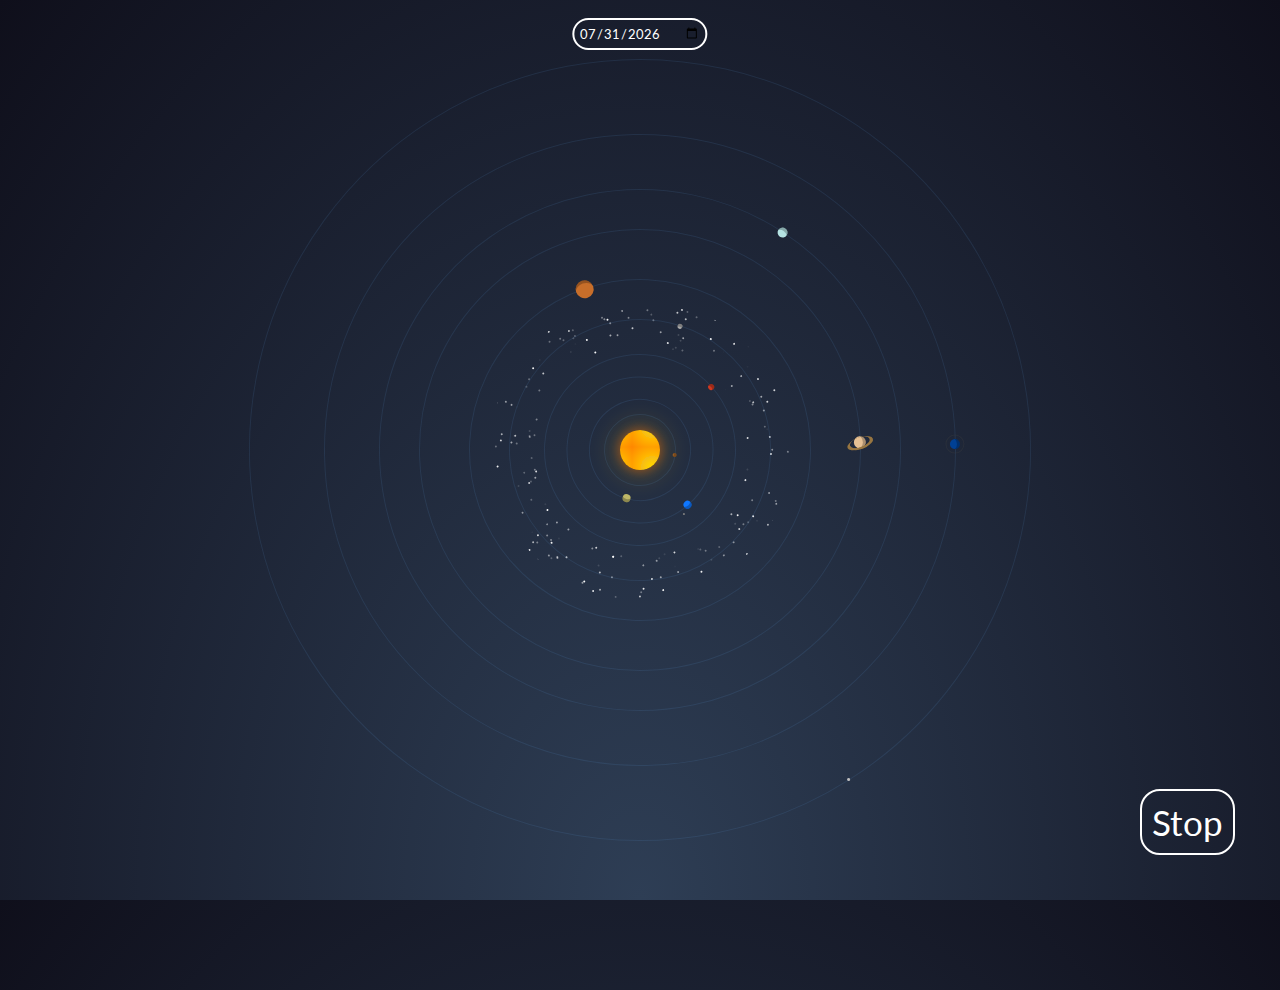
==== index.html @ 3baeeca7 "Add files via upload" ====
<!DOCTYPE html>
<html lang="en">
  <head>
    <meta charset="UTF-8" />
    <meta http-equiv="X-UA-Compatible" content="IE=edge" />
    <meta name="viewport" content="width=device-width, initial-scale=1.0" />
    <title>Solar System</title>
    <link rel="stylesheet" href="style.css" />
    <link rel="stylesheet" href="additionalstyles.css" />
  </head>
  <body>
    <div class="space">
      <div class="solar">
        <div class="date">
          <input type="date" class="datecalender" />
        </div>
        <div class="sun"></div>
        <div class="mercury"></div>
        <div class="venus"></div>
        <div class="earth"></div>
        <div class="mars"></div>
        <div class="ceres"></div>
        <div class="asteroids-belt"></div>
        <div class="jupiter"></div>
        <div class="saturn"></div>
        <div class="uranus"></div>
        <div class="neptune"></div>
        <div class="pluto"></div>
      </div>
      <div class="startstop">
        <button class="startstopbutton">Stop</button>
      </div>
    </div>
  </body>
  <script src="script.js"></script>
  <script src="startstop.js"></script>
</html>
---- style.css ----
@import url("https://fonts.googleapis.com/css2?family=Armata&display=swap");
/* font-family: 'Armata', sans-serif; */

@import url("https://fonts.googleapis.com/css2?family=Berkshire+Swash&display=swap");
/* font-family: 'Berkshire Swash', cursive; */

@import url("https://fonts.googleapis.com/css2?family=Lato:wght@100;300;400;700;900&display=swap");
/* font-family: 'Lato', sans-serif; */

@import url("https://fonts.googleapis.com/css2?family=Montserrat:wght@100;200;300;400;500;600;700;800;900&display=swap");
/* font-family: 'Montserrat', sans-serif; */

@import url("https://fonts.googleapis.com/css2?family=Roboto:wght@100;300;400;500;700;900&display=swap");
/* font-family: 'Roboto', sans-serif; */

@import url("https://fonts.googleapis.com/css2?family=Poppins:wght@100;200;300;400;500;600;700;800;900&display=swap");
/* font-family: 'Poppins', sans-serif; */

@import url("https://fonts.googleapis.com/css2?family=Raleway:wght@100;200;300;400;500;600;700;800;900&display=swap");
/* font-family: 'Raleway', sans-serif; */

:root {
  --day-counter: 0;
  --mercury-deg: -241.36deg;
  --venus-deg: -79.6deg;
  --earth-deg: -195deg;
  --moon-deg: 0deg;
  --mars-deg: -60deg;
  --ceres-deg: -305deg;
  --belt-deg: 0deg;
  --jupiter-deg: -225deg;
  --saturn-deg: -210deg;
  --uranus-deg: -305deg;
  --neptune-deg: -260deg;
  --pluto-deg: -205deg;
}
* {
  padding: 0;
  margin: 0;
  font-family: "Lato", sans-serif;
}
body {
  background: #191919;
  height: 100vh;
  width: 100vw;
  overflow-y: hidden;
  overflow-x: hidden;
  background: radial-gradient(ellipse at bottom, #2e3e55 0, #0f0f1b 100%);
}
.solar {
  height: 100%;
  width: 100%;
}
.solar div:not(.date) {
  position: absolute;
  top: 50%;
  left: 50%;
  border-radius: 1000px;
}
.solar div:not(.sun, .date) {
  border: 1px solid rgba(102, 166, 229, 0.12);
  border-radius: 100%;
}
.solar div:not(.sun, .asteroids-belt, .date)::before {
  content: "";
  border-radius: 100%;
  position: absolute;
  top: 0;
  left: 50%;
  transform: translate(-50%, -50%);
}
.solar div:not(.date, .asteroids-belt):before {
  box-shadow: inset 0 5px 0 -2px rgb(0 0 0 / 25%);
}
.sun {
  background: radial-gradient(
      ellipse at center,
      #ffd000 10%,
      #f5bb19 39%,
      #ffbb00 39%,
      #ff8700 100%
    ) -28px -103px;
  box-shadow: 0 0 10px 2px rgb(255 107 0 / 40%),
    0 0 22px 11px rgb(255 203 0 / 13%);
  height: 40px;
  width: 40px;
  position: absolute;
  top: 50%;
  left: 50%;
  transform: translate(-50%, -50%);
  z-index: 1000;
  border-radius: 100%;
}
.mercury {
  height: 70px;
  width: 70px;
  z-index: 990;
  transform: translate(-50%, -50%)
    rotate(calc((var(--mercury-deg) - var(--day-counter) * (360deg / 88))));
  transition: ease;
}
.mercury::before {
  display: block;
  height: 4px;
  width: 4px;
  background-color: #9f5e26;
}
.venus {
  height: 100px;
  width: 100px;
  z-index: 980;
  transform: translate(-50%, -50%)
    rotate(calc((var(--venus-deg) - var(--day-counter) * (360deg / 225))));
}
.venus::before {
  display: block;
  height: 8px;
  width: 8px;
  background: #beb768;
}
.earth {
  height: 145px;
  width: 145px;
  z-index: 970;
  transform: translate(-50%, -50%)
    rotate(calc((var(--earth-deg) - var(--day-counter) * (360deg / 365.25))));
}
.earth::before {
  display: block;
  height: 8px;
  width: 8px;
  background: #0f77ff;
}
.earth::after {
  content: "";
  display: block;
  height: 18px;
  width: 18px;
  position: absolute;
  top: 0;
  left: 50%;
  transform: translate(-50%, -50%)
    rotate(calc(var(--day-counter) * 360deg / 27.32 * (-1)));
  box-shadow: 0 -10px 0 -8px grey;
  border-radius: 100%;
}
.mars {
  height: 190px;
  width: 190px;
  z-index: 960;
  transform: translate(-50%, -50%)
    rotate(calc((var(--mars-deg) - var(--day-counter) * (360deg / 686.67))));
}
.mars::before {
  height: 6px;
  width: 6px;
  background: #cf3921;
}
.ceres {
  height: 260px;
  width: 260px;
  z-index: 955;
  transform: translate(-50%, -50%)
    rotate(calc((var(--ceres-deg) - var(--day-counter) * (360deg / 1680))));
}
.ceres::before {
  display: block;
  height: 5px;
  width: 5px;
  background-color: #aaaaaa;
}
.asteroids-belt {
  height: 300px;
  width: 300px;
  border-color: transparent !important;
  overflow: hidden;
  z-index: 950;
  transform: translate(-50%, -50%)
    rotate(calc((var(--belt-deg) - var(--day-counter) * (360deg / 1800))));
}
.asteroids-belt::before {
  content: "";
  height: 210px;
  width: 210px;
  border-radius: 140px !important;
  position: absolute;
  top: 50%;
  left: 50%;
  transform: translate(-50%, -50%);
  box-shadow: 33px -53px 0 -104px rgb(255 255 255 / 28%),
    5px -17px 0 -104px rgb(255 255 255 / 49%),
    113px -54px 0 -104px rgb(255 255 255 / 59%),
    -134px -73px 0 -104px rgb(255 255 255 / 66%),
    101px 70px 0 -104px rgb(255 255 255 / 39%),
    -51px -90px 0 -104px rgb(255 255 255 / 20%),
    8px -140px 0 -104px rgb(255 255 255 / 52%),
    -120px 139px 0 -104px rgb(255 255 255 / 22%),
    85px 143px 0 -104px rgb(255 255 255 / 12%),
    -80px -42px 0 -104px rgb(255 255 255 / 4%),
    -106px 2px 0 -104px rgb(255 255 255 / 83%),
    -37px -40px 0 -104px rgb(255 255 255 / 88%),
    61px 15px 0 -104px rgb(255 255 255 / 15%),
    -6px -130px 0 -104px rgb(255 255 255 / 45%),
    -50px -109px 0 -104px rgb(255 255 255 / 9%),
    -62px 106px 0 -104px rgb(255 255 255 / 14%),
    139px -103px 0 -104px rgb(255 255 255 / 36%),
    -61px 88px 0 -104px rgb(255 255 255 / 78%),
    -34px -76px 0 -104px rgb(255 255 255 / 31%),
    -18px 114px 0 -104px rgb(255 255 255 / 49%),
    64px 62px 0 -104px rgb(255 255 255 / 43%),
    84px 82px 0 -104px rgb(255 255 255 / 94%),
    -92px 92px 0 -104px rgb(255 255 255 / 71%),
    1px 90px 0 -104px rgb(255 255 255 / 69%),
    -64px -26px 0 -104px rgb(255 255 255 / 25%),
    124px 101px 0 -104px rgb(255 255 255 / 1%),
    -37px -55px 0 -104px rgb(255 255 255 / 56%),
    -61px -37px 0 -104px rgb(255 255 255 / 91%),
    -118px -68px 0 -104px rgb(255 255 255 / 56%),
    59px -106px 0 -104px rgb(255 255 255 / 15%),
    -7px -54px 0 -104px rgb(255 255 255 / 64%),
    -37px -28px 0 -104px rgb(255 255 255 / 36%),
    145px 29px 0 -104px rgb(255 255 255 / 40%),
    19px -76px 0 -104px rgb(255 255 255 / 10%),
    -63px -38px 0 -104px rgb(255 255 255 / 85%),
    129px -16px 0 -104px rgb(255 255 255 / 51%),
    124px 78px 0 -104px rgb(255 255 255 / 55%),
    -133px -113px 0 -104px rgb(255 255 255 / 85%),
    51px -93px 0 -104px rgb(255 255 255 / 12%),
    129px -48px 0 -104px rgb(255 255 255 / 78%),
    -62px 113px 0 -104px rgb(255 255 255 / 67%),
    134px -24px 0 -104px rgb(255 255 255 / 79%),
    90px -96px 0 -104px rgb(255 255 255 / 95%),
    32px 70px 0 -104px rgb(255 255 255 / 51%),
    -126px 13px 0 -104px rgb(255 255 255 / 14%),
    86px 122px 0 -104px rgb(255 255 255 / 75%),
    -107px 67px 0 -104px rgb(255 255 255 / 44%),
    -115px 110px 0 -104px rgb(255 255 255 / 90%),
    34px 96px 0 -104px rgb(255 255 255 / 62%),
    83px 96px 0 -104px rgb(255 255 255 / 75%),
    71px 27px 0 -104px rgb(255 255 255 / 57%),
    -108px -12px 0 -104px rgb(255 255 255 / 26%),
    -80px -129px 0 -104px rgb(255 255 255 / 9%),
    57px -21px 0 -104px rgb(255 255 255 / 70%),
    59px -44px 0 -104px rgb(255 255 255 / 97%),
    -125px -31px 0 -104px rgb(255 255 255 / 58%),
    -58px -42px 0 -104px rgb(255 255 255 / 62%),
    98px -114px 0 -104px rgb(255 255 255 / 95%),
    -118px 1px 0 -104px rgb(255 255 255 / 28%),
    -103px 36px 0 -104px rgb(255 255 255 / 9%),
    -96px 72px 0 -104px rgb(255 255 255 / 8%),
    -44px -116px 0 -104px rgb(255 255 255 / 4%),
    55px -31px 0 -104px rgb(255 255 255 / 45%),
    -104px -140px 0 -104px rgb(255 255 255 / 32%),
    -121px 89px 0 -104px rgb(255 255 255 / 33%),
    63px -102px 0 -104px rgb(255 255 255 / 57%),
    -42px 29px 0 -104px rgb(255 255 255 / 63%),
    72px -31px 0 -104px rgb(255 255 255 / 34%),
    -72px 130px 0 -104px rgb(255 255 255 / 88%),
    -120px -29px 0 -104px rgb(255 255 255 / 34%),
    47px 43px 0 -104px rgb(255 255 255 / 36%),
    -144px 93px 0 -104px rgb(255 255 255 / 81%),
    2px 31px 0 -104px rgb(255 255 255 / 49%),
    112px 97px 0 -104px rgb(255 255 255 / 64%),
    -1px -97px 0 -104px rgb(255 255 255 / 98%),
    69px -120px 0 -104px rgb(255 255 255 / 67%),
    -42px -75px 0 -104px rgb(255 255 255 / 93%),
    50px -67px 0 -104px rgb(255 255 255 / 2%),
    -62px 45px 0 -104px rgb(255 255 255 / 38%),
    -58px 35px 0 -104px rgb(255 255 255 / 14%),
    -51px 120px 0 -104px rgb(255 255 255 / 44%),
    100px -25px 0 -104px rgb(255 255 255 / 65%),
    -44px 83px 0 -104px rgb(255 255 255 / 67%),
    46px 111px 0 -104px rgb(255 255 255 / 37%),
    95px 125px 0 -104px rgb(255 255 255 / 49%),
    83px 46px 0 -104px rgb(255 255 255 / 42%),
    60px 110px 0 -104px rgb(255 255 255 / 26%),
    99px 86px 0 -104px rgb(255 255 255 / 87%),
    33px -39px 0 -104px rgb(255 255 255 / 22%),
    41px -2px 0 -104px rgb(255 255 255 / 20%),
    -74px 22px 0 -104px rgb(255 255 255 / 21%),
    124px -92px 0 -104px rgb(255 255 255 / 5%),
    -96px -90px 0 -104px rgb(255 255 255 / 33%),
    42px -112px 0 -104px rgb(255 255 255 / 55%),
    57px -22px 0 -104px rgb(255 255 255 / 58%),
    78px 80px 0 -104px rgb(255 255 255 / 61%),
    62px 43px 0 -104px rgb(255 255 255 / 4%),
    -26px 24px 0 -104px rgb(255 255 255 / 9%),
    38px 14px 0 -104px rgb(255 255 255 / 13%),
    86px 45px 0 -104px rgb(255 255 255 / 70%),
    -98px 122px 0 -104px rgb(255 255 255 / 44%),
    50px 121px 0 -104px rgb(255 255 255 / 14%),
    -95px 56px 0 -104px rgb(255 255 255 / 53%),
    -32px -118px 0 -104px rgb(255 255 255 / 100%),
    143px -34px 0 -104px rgb(255 255 255 / 79%),
    -53px 89px 0 -104px rgb(255 255 255 / 19%),
    75px 108px 0 -104px rgb(255 255 255 / 49%),
    128px 28px 0 -104px rgb(255 255 255 / 83%),
    139px 96px 0 -104px rgb(255 255 255 / 4%),
    -106px -33px 0 -104px rgb(255 255 255 / 38%),
    67px -23px 0 -104px rgb(255 255 255 / 74%),
    -135px -35px 0 -104px rgb(255 255 255 / 79%),
    52px 12px 0 -104px rgb(255 255 255 / 23%),
    -35px -46px 0 -104px rgb(255 255 255 / 89%),
    70px -15px 0 -104px rgb(255 255 255 / 60%),
    -85px 65px 0 -104px rgb(255 255 255 / 52%),
    -68px -133px 0 -104px rgb(255 255 255 / 87%),
    -101px 90px 0 -104px rgb(255 255 255 / 54%),
    -137px -130px 0 -104px rgb(255 255 255 / 6%),
    59px 19px 0 -104px rgb(255 255 255 / 19%),
    -61px 26px 0 -104px rgb(255 255 255 / 44%),
    -128px -86px 0 -104px rgb(255 255 255 / 78%),
    -39px -83px 0 -104px rgb(255 255 255 / 88%),
    -104px 75px 0 -104px rgb(255 255 255 / 94%),
    -45px -122px 0 -104px rgb(255 255 255 / 21%),
    -76px -135px 0 -104px rgb(255 255 255 / 81%),
    83px -33px 0 -104px rgb(255 255 255 / 32%),
    39px 93px 0 -104px rgb(255 255 255 / 14%),
    -58px -124px 0 -104px rgb(255 255 255 / 36%),
    -94px -144px 0 -104px rgb(255 255 255 / 88%),
    -55px -122px 0 -104px rgb(255 255 255 / 30%),
    14px 34px 0 -104px rgb(255 255 255 / 28%),
    24px -21px 0 -104px rgb(255 255 255 / 69%),
    -8px -134px 0 -104px rgb(255 255 255 / 97%),
    102px 91px 0 -104px rgb(255 255 255 / 8%),
    60px -54px 0 -104px rgb(255 255 255 / 99%),
    -132px -121px 0 -104px rgb(255 255 255 / 50%),
    -58px -28px 0 -104px rgb(255 255 255 / 2%),
    119px -24px 0 -104px rgb(255 255 255 / 43%),
    143px 57px 0 -104px rgb(255 255 255 / 11%),
    -65px 130px 0 -104px rgb(255 255 255 / 59%),
    120px -26px 0 -104px rgb(255 255 255 / 69%),
    16px -49px 0 -104px rgb(255 255 255 / 10%),
    -109px 87px 0 -104px rgb(255 255 255 / 51%),
    -23px -58px 0 -104px rgb(255 255 255 / 57%),
    -65px 88px 0 -104px rgb(255 255 255 / 45%),
    -49px 6px 0 -104px rgb(255 255 255 / 8%),
    -13px -98px 0 -104px rgb(255 255 255 / 35%),
    79px -139px 0 -104px rgb(255 255 255 / 8%),
    -86px 139px 0 -104px rgb(255 255 255 / 19%),
    -74px 13px 0 -104px rgb(255 255 255 / 68%),
    53px 14px 0 -104px rgb(255 255 255 / 33%),
    37px -125px 0 -104px rgb(255 255 255 / 34%),
    11px -94px 0 -104px rgb(255 255 255 / 52%),
    80px -49px 0 -104px rgb(255 255 255 / 49%),
    -46px 100px 0 -104px rgb(255 255 255 / 83%),
    -14px -26px 0 -104px rgb(255 255 255 / 10%),
    48px 61px 0 -104px rgb(255 255 255 / 14%),
    -132px -73px 0 -104px rgb(255 255 255 / 84%),
    9px -58px 0 -104px rgb(255 255 255 / 69%),
    -51px 140px 0 -104px rgb(255 255 255 / 27%),
    73px 68px 0 -104px rgb(255 255 255 / 38%),
    9px 49px 0 -104px rgb(255 255 255 / 6%),
    -122px 71px 0 -104px rgb(255 255 255 / 63%),
    121px 123px 0 -104px rgb(255 255 255 / 37%),
    -62px -49px 0 -104px rgb(255 255 255 / 34%),
    19px -46px 0 -104px rgb(255 255 255 / 66%),
    -19px 20px 0 -104px rgb(255 255 255 / 7%),
    -104px 72px 0 -104px rgb(255 255 255 / 44%),
    121px -62px 0 -104px rgb(255 255 255 / 4%),
    130px 11px 0 -104px rgb(255 255 255 / 74%),
    -89px 46px 0 -104px rgb(255 255 255 / 25%),
    -74px 46px 0 -104px rgb(255 255 255 / 82%),
    41px -109px 0 -104px rgb(255 255 255 / 1%),
    -113px 11px 0 -104px rgb(255 255 255 / 25%),
    -14px -36px 0 -104px rgb(255 255 255 / 60%),
    -72px -44px 0 -104px rgb(255 255 255 / 66%),
    41px 35px 0 -104px rgb(255 255 255 / 96%),
    47px -100px 0 -104px rgb(255 255 255 / 86%),
    129px -95px 0 -104px rgb(255 255 255 / 15%),
    -99px 22px 0 -104px rgb(255 255 255 / 77%),
    45px 13px 0 -104px rgb(255 255 255 / 58%),
    101px 2px 0 -104px rgb(255 255 255 / 41%),
    5px 107px 0 -104px rgb(255 255 255 / 10%),
    80px -31px 0 -104px rgb(255 255 255 / 10%),
    39px 108px 0 -104px rgb(255 255 255 / 8%),
    -116px 65px 0 -104px rgb(255 255 255 / 82%),
    -90px -100px 0 -104px rgb(255 255 255 / 92%),
    -64px 0 0 -104px rgb(255 255 255 / 46%),
    71px -53px 0 -104px rgb(255 255 255 / 54%),
    -36px 82px 0 -104px rgb(255 255 255 / 97%),
    31px -31px 0 -104px rgb(255 255 255 / 22%),
    41px -1px 0 -104px rgb(255 255 255 / 46%),
    44px 87px 0 -104px rgb(255 255 255 / 25%),
    -82px -107px 0 -104px rgb(255 255 255 / 6%),
    72px -16px 0 -104px rgb(255 255 255 / 56%),
    43px 72px 0 -104px rgb(255 255 255 / 16%),
    -22px -35px 0 -104px rgb(255 255 255 / 57%),
    15px -121px 0 -104px rgb(255 255 255 / 72%),
    -42px -2px 0 -104px rgb(255 255 255 / 25%),
    -107px 90px 0 -104px rgb(255 255 255 / 25%),
    -109px -114px 0 -104px rgb(255 255 255 / 7%),
    20px 74px 0 -104px rgb(255 255 255 / 81%),
    86px 142px 0 -104px rgb(255 255 255 / 37%),
    6px -69px 0 -104px rgb(255 255 255 / 47%),
    44px 32px 0 -104px rgb(255 255 255 / 71%),
    -23px 54px 0 -104px rgb(255 255 255 / 22%),
    -44px -130px 0 -104px rgb(255 255 255 / 26%),
    112px -87px 0 -104px rgb(255 255 255 / 86%),
    -3px 129px 0 -104px rgb(255 255 255 / 55%),
    -136px 77px 0 -104px rgb(255 255 255 / 89%),
    63px 119px 0 -104px rgb(255 255 255 / 48%),
    -76px 16px 0 -104px rgb(255 255 255 / 87%),
    66px -8px 0 -104px rgb(255 255 255 / 58%),
    91px -84px 0 -104px rgb(255 255 255 / 36%),
    -73px -53px 0 -104px rgb(255 255 255 / 51%),
    -75px -140px 0 -104px rgb(255 255 255 / 87%),
    92px 131px 0 -104px rgb(255 255 255 / 11%),
    -21px -27px 0 -104px rgb(255 255 255 / 38%),
    -118px 72px 0 -104px rgb(255 255 255 / 40%),
    -4px 79px 0 -104px rgb(255 255 255 / 67%),
    -116px 29px 0 -104px rgb(255 255 255 / 28%),
    -106px -34px 0 -104px rgb(255 255 255 / 30%),
    -30px 31px 0 -104px rgb(255 255 255 / 79%),
    -9px 100px 0 -104px rgb(255 255 255 / 10%),
    13px 121px 0 -104px rgb(255 255 255 / 3%),
    -43px -26px 0 -104px rgb(255 255 255 / 48%),
    -27px 144px 0 -104px rgb(255 255 255 / 71%),
    -22px 137px 0 -104px rgb(255 255 255 / 89%),
    -26px -104px 0 -104px rgb(255 255 255 / 98%),
    -42px -74px 0 -104px rgb(255 255 255 / 21%),
    -102px 42px 0 -104px rgb(255 255 255 / 98%),
    -9px 17px 0 -104px rgb(255 255 255 / 36%),
    30px -113px 0 -104px rgb(255 255 255 / 0%),
    -43px -124px 0 -104px rgb(255 255 255 / 28%),
    -139px 115px 0 -104px rgb(255 255 255 / 21%),
    -87px -3px 0 -104px rgb(255 255 255 / 50%),
    41px 109px 0 -104px rgb(255 255 255 / 25%),
    129px 3px 0 -104px rgb(255 255 255 / 5%),
    -105px 56px 0 -104px rgb(255 255 255 / 43%),
    62px -128px 0 -104px rgb(255 255 255 / 72%),
    -65px -36px 0 -104px rgb(255 255 255 / 82%),
    127px 107px 0 -104px rgb(255 255 255 / 23%),
    -141px -30px 0 -104px rgb(255 255 255 / 32%),
    31px -49px 0 -104px rgb(255 255 255 / 86%),
    98px 49px 0 -104px rgb(255 255 255 / 87%),
    -120px -37px 0 -104px rgb(255 255 255 / 69%),
    -88px -77px 0 -104px rgb(255 255 255 / 37%),
    145px 84px 0 -104px rgb(255 255 255 / 88%),
    15px 107px 0 -104px rgb(255 255 255 / 82%),
    -121px 61px 0 -104px rgb(255 255 255 / 4%),
    -28px -83px 0 -104px rgb(255 255 255 / 49%),
    -81px 120px 0 -104px rgb(255 255 255 / 51%),
    -100px -83px 0 -104px rgb(255 255 255 / 22%),
    -115px 12px 0 -104px rgb(255 255 255 / 76%),
    40px 12px 0 -104px rgb(255 255 255 / 83%),
    -121px -37px 0 -104px rgb(255 255 255 / 7%),
    108px 142px 0 -104px rgb(255 255 255 / 26%),
    -20px 50px 0 -104px rgb(255 255 255 / 26%),
    -144px 145px 0 -104px rgb(255 255 255 / 65%),
    -48px -130px 0 -104px rgb(255 255 255 / 71%),
    40px -76px 0 -104px rgb(255 255 255 / 98%),
    124px 75px 0 -104px rgb(255 255 255 / 37%),
    -34px -84px 0 -104px rgb(255 255 255 / 20%),
    33px -136px 0 -104px rgb(255 255 255 / 36%),
    27px -52px 0 -104px rgb(255 255 255 / 29%),
    50px 70px 0 -104px rgb(255 255 255 / 13%),
    45px 33px 0 -104px rgb(255 255 255 / 62%),
    -3px 7px 0 -104px rgb(255 255 255 / 86%),
    60px -90px 0 -104px rgb(255 255 255 / 29%),
    25px 60px 0 -104px rgb(255 255 255 / 9%),
    -44px -83px 0 -104px rgb(255 255 255 / 62%),
    -113px -65px 0 -104px rgb(255 255 255 / 3%),
    17px 62px 0 -104px rgb(255 255 255 / 19%),
    88px 92px 0 -104px rgb(255 255 255 / 37%),
    -60px -46px 0 -104px rgb(255 255 255 / 58%),
    105px -129px 0 -104px rgb(255 255 255 / 45%),
    -127px 78px 0 -104px rgb(255 255 255 / 87%),
    -3px 142px 0 -104px rgb(255 255 255 / 93%),
    15px 127px 0 -104px rgb(255 255 255 / 54%),
    -105px -39px 0 -104px rgb(255 255 255 / 17%),
    54px -94px 0 -104px rgb(255 255 255 / 17%),
    -123px -72px 0 -104px rgb(255 255 255 / 52%),
    -73px -12px 0 -104px rgb(255 255 255 / 54%),
    40px -3px 0 -104px rgb(255 255 255 / 57%),
    23px 39px 0 -104px rgb(255 255 255 / 39%),
    63px 46px 0 -104px rgb(255 255 255 / 37%),
    -13px -137px 0 -104px rgb(255 255 255 / 41%),
    38px 91px 0 -104px rgb(255 255 255 / 24%),
    -93px 29px 0 -104px rgb(255 255 255 / 53%),
    129px -30px 0 -104px rgb(255 255 255 / 58%),
    122px 133px 0 -104px rgb(255 255 255 / 31%),
    -101px 132px 0 -104px rgb(255 255 255 / 87%),
    126px -82px 0 -104px rgb(255 255 255 / 13%),
    -1px -117px 0 -104px rgb(255 255 255 / 56%),
    36px -131px 0 -104px rgb(255 255 255 / 24%),
    -84px 40px 0 -104px rgb(255 255 255 / 78%),
    39px -32px 0 -104px rgb(255 255 255 / 48%),
    43px -84px 0 -104px rgb(255 255 255 / 27%),
    130px 24px 0 -104px rgb(255 255 255 / 46%),
    -81px -93px 0 -104px rgb(255 255 255 / 72%),
    8px 9px 0 -104px rgb(255 255 255 / 3%),
    -8px -118px 0 -104px rgb(255 255 255 / 61%),
    -107px -123px 0 -104px rgb(255 255 255 / 14%),
    71px -143px 0 -104px rgb(255 255 255 / 17%),
    72px -127px 0 -104px rgb(255 255 255 / 27%),
    -72px -52px 0 -104px rgb(255 255 255 / 82%),
    -42px -73px 0 -104px rgb(255 255 255 / 90%),
    140px 105px 0 -104px rgb(255 255 255 / 15%),
    129px 144px 0 -104px rgb(255 255 255 / 69%),
    -30px -57px 0 -104px rgb(255 255 255 / 85%),
    -39px 69px 0 -104px rgb(255 255 255 / 76%),
    80px -38px 0 -104px rgb(255 255 255 / 39%),
    -133px -41px 0 -104px rgb(255 255 255 / 63%),
    125px 129px 0 -104px rgb(255 255 255 / 39%),
    -12px 129px 0 -104px rgb(255 255 255 / 84%),
    102px -46px 0 -104px rgb(255 255 255 / 57%),
    -143px 136px 0 -104px rgb(255 255 255 / 78%),
    -101px 91px 0 -104px rgb(255 255 255 / 51%),
    -30px -34px 0 -104px rgb(255 255 255 / 75%),
    19px 79px 0 -104px rgb(255 255 255 / 82%),
    -4px 112px 0 -104px rgb(255 255 255 / 52%),
    -1px -50px 0 -104px rgb(255 255 255 / 19%),
    102px 39px 0 -104px rgb(255 255 255 / 12%),
    -79px 119px 0 -104px rgb(255 255 255 / 98%),
    -5px 73px 0 -104px rgb(255 255 255 / 62%),
    13px -87px 0 -104px rgb(255 255 255 / 39%),
    -1px 110px 0 -104px rgb(255 255 255 / 14%),
    60px -100px 0 -104px rgb(255 255 255 / 17%),
    100px -81px 0 -104px rgb(255 255 255 / 2%),
    -124px 123px 0 -104px rgb(255 255 255 / 64%),
    -30px -85px 0 -104px rgb(255 255 255 / 88%),
    -46px 100px 0 -104px rgb(255 255 255 / 99%),
    -9px 62px 0 -104px rgb(255 255 255 / 2%),
    90px 130px 0 -104px rgb(255 255 255 / 30%),
    117px -28px 0 -104px rgb(255 255 255 / 21%),
    45px -10px 0 -104px rgb(255 255 255 / 20%),
    67px -130px 0 -104px rgb(255 255 255 / 81%),
    -68px 25px 0 -104px rgb(255 255 255 / 78%),
    -59px 140px 0 -104px rgb(255 255 255 / 20%),
    -101px -34px 0 -104px rgb(255 255 255 / 34%),
    -77px 28px 0 -104px rgb(255 255 255 / 4%),
    142px -105px 0 -104px rgb(255 255 255 / 56%),
    -96px -49px 0 -104px rgb(255 255 255 / 42%),
    -69px -123px 0 -104px rgb(255 255 255 / 33%),
    34px 62px 0 -104px rgb(255 255 255 / 16%),
    127px 0 0 -104px rgb(255 255 255 / 31%),
    -68px 51px 0 -104px rgb(255 255 255 / 86%),
    93px 91px 0 -104px rgb(255 255 255 / 25%),
    -109px 135px 0 -104px rgb(255 255 255 / 50%),
    -94px 42px 0 -104px rgb(255 255 255 / 28%),
    74px -55px 0 -104px rgb(255 255 255 / 14%),
    -131px 128px 0 -104px rgb(255 255 255 / 48%),
    -127px 40px 0 -104px rgb(255 255 255 / 50%),
    5px -103px 0 -104px rgb(255 255 255 / 40%),
    49px 18px 0 -104px rgb(255 255 255 / 11%),
    -108px -127px 0 -104px rgb(255 255 255 / 95%),
    80px 90px 0 -104px rgb(255 255 255 / 17%),
    -25px 140px 0 -104px rgb(255 255 255 / 35%),
    -11px -135px 0 -104px rgb(255 255 255 / 45%),
    93px 1px 0 -104px rgb(255 255 255 / 9%),
    -28px 44px 0 -104px rgb(255 255 255 / 19%),
    108px 8px 0 -104px rgb(255 255 255 / 81%),
    82px 45px 0 -104px rgb(255 255 255 / 67%),
    118px 94px 0 -104px rgb(255 255 255 / 58%),
    5px -69px 0 -104px rgb(255 255 255 / 81%),
    129px -88px 0 -104px rgb(255 255 255 / 23%),
    -61px 25px 0 -104px rgb(255 255 255 / 86%),
    38px 131px 0 -104px rgb(255 255 255 / 93%),
    -58px 35px 0 -104px rgb(255 255 255 / 47%),
    9px -69px 0 -104px rgb(255 255 255 / 44%),
    69px -135px 0 -104px rgb(255 255 255 / 77%),
    -91px -9px 0 -104px rgb(255 255 255 / 40%),
    35px -70px 0 -104px rgb(255 255 255 / 2%),
    -143px -10px 0 -104px rgb(255 255 255 / 92%),
    -107px 0 0 -104px rgb(255 255 255 / 39%),
    -38px 101px 0 -104px rgb(255 255 255 / 24%),
    -82px -47px 0 -104px rgb(255 255 255 / 45%),
    119px 66px 0 -104px rgb(255 255 255 / 52%),
    80px -120px 0 -104px rgb(255 255 255 / 29%),
    53px 30px 0 -104px rgb(255 255 255 / 0%),
    -17px 60px 0 -104px rgb(255 255 255 / 39%),
    66px -63px 0 -104px rgb(255 255 255 / 46%),
    -108px 8px 0 -104px rgb(255 255 255 / 57%),
    131px 139px 0 -104px rgb(255 255 255 / 70%),
    94px -43px 0 -104px rgb(255 255 255 / 100%),
    2px 53px 0 -104px rgb(255 255 255 / 49%),
    13px -132px 0 -104px rgb(255 255 255 / 44%),
    -50px -3px 0 -104px rgb(255 255 255 / 33%),
    62px -3px 0 -104px rgb(255 255 255 / 34%);
}
.jupiter {
  height: 340px;
  width: 340px;
  z-index: 940;
  transform: translate(-50%, -50%)
    rotate(calc((var(--jupiter-deg) - var(--day-counter) * (360deg / 4331.87))));
}
.jupiter::before {
  height: 18px;
  width: 18px;
  background: #c76e2a;
}
.jupiter::after {
  content: "";
  display: block;
  height: 18px;
  width: 50px;
  position: absolute;
  top: 0;
  left: 50%;
  transform: translate(-50%, -50%);
  border-radius: 100%;
}
.saturn {
  height: 440px;
  width: 440px;
  z-index: 930;
  transform: translate(-50%, -50%)
    rotate(calc((var(--saturn-deg) - var(--day-counter) * (360deg / 10756.6))));
}
.saturn::before {
  height: 12px;
  width: 12px;
  background: #e7c194;
}
.saturn:after {
  position: absolute;
  content: "";
  height: 2.34%;
  width: 4.676%;
  left: 50%;
  top: 0;
  transform: rotate(
    calc(340deg - (var(--saturn-deg) - var(--day-counter) * (360deg / 10756.6)))
  );
  margin-left: -2.3%;
  margin-top: -1.2%;
  border-radius: 50%;
  box-shadow: 0 1px 0 1px #987641, 3px 1px 0 #987641, -3px 1px 0 #987641;
}
.uranus {
  height: 520px;
  width: 520px;
  z-index: 920;
  transform: translate(-50%, -50%)
    rotate(calc((var(--uranus-deg) - var(--day-counter) * (360deg / 30681))));
}
.uranus::before {
  height: 10px;
  width: 10px;
  background: #b5e3e3;
}
.neptune {
  height: 630px;
  width: 630px;
  z-index: 910;
  transform: translate(-50%, -50%)
    rotate(
      calc((var(--neptune-deg) - var(--day-counter) * (360deg / 60196.85)))
    );
}
.neptune::before {
  height: 10px;
  width: 10px;
  background: #004094;
}
.neptune::after {
  content: "";
  display: block;
  height: 17px;
  width: 17px;
  background: #004094;
  position: absolute;
  top: 0;
  left: 50%;
  transform: translate(-50%, -50%);
  border: 1.6px solid rgba(66, 66, 66, 0.3);
  border-radius: 100%;
  background: transparent;
  z-index: 800;
  overflow: hidden;
}
.pluto {
  height: 780px;
  width: 780px;
  z-index: 900;
  transform: translate(-50%, -50%)
    rotate(calc((var(--pluto-deg) - var(--day-counter) * (360deg / 90907.07))));
}
.pluto::before {
  height: 3px;
  width: 3px;
  background: #ffffff;
}
.date {
  color: white;
  position: absolute;
  top: 2%;
  left: 50%;
  transform: translate(-50%, 0%);
  z-index: 999;
  font-size: 40px;
}
---- additionalstyles.css ----
.startstop {
  position: absolute;
  bottom: 0;
  right: 0;
  margin: 5vh;
  z-index: 1000;
}
.startstop button {
  background-color: transparent;
  border: 2px white solid;
  border-radius: 20px;
  font-family: "Lato", sans-serif;
  color: white;
  min-height: 60px;
  min-width: 50px;
  font-size: 35px;
  padding: 10px 10px;
}
.startstop button:active {
  border-color: #727272;
  color: #727272;
}
.date {
  color: white;
  position: absolute;
  top: 2%;
  left: 50%;
  transform: translate(-50%, 0%);
  z-index: 999;
  font-size: 40px;
  display: flex;
  justify-content: center;
  align-items: center;
  z-index: 100;
}
.date input {
  background-color: transparent;
  color: white;
  border: 2px white solid;
  border-radius: 30px;
  padding: 5px;
}
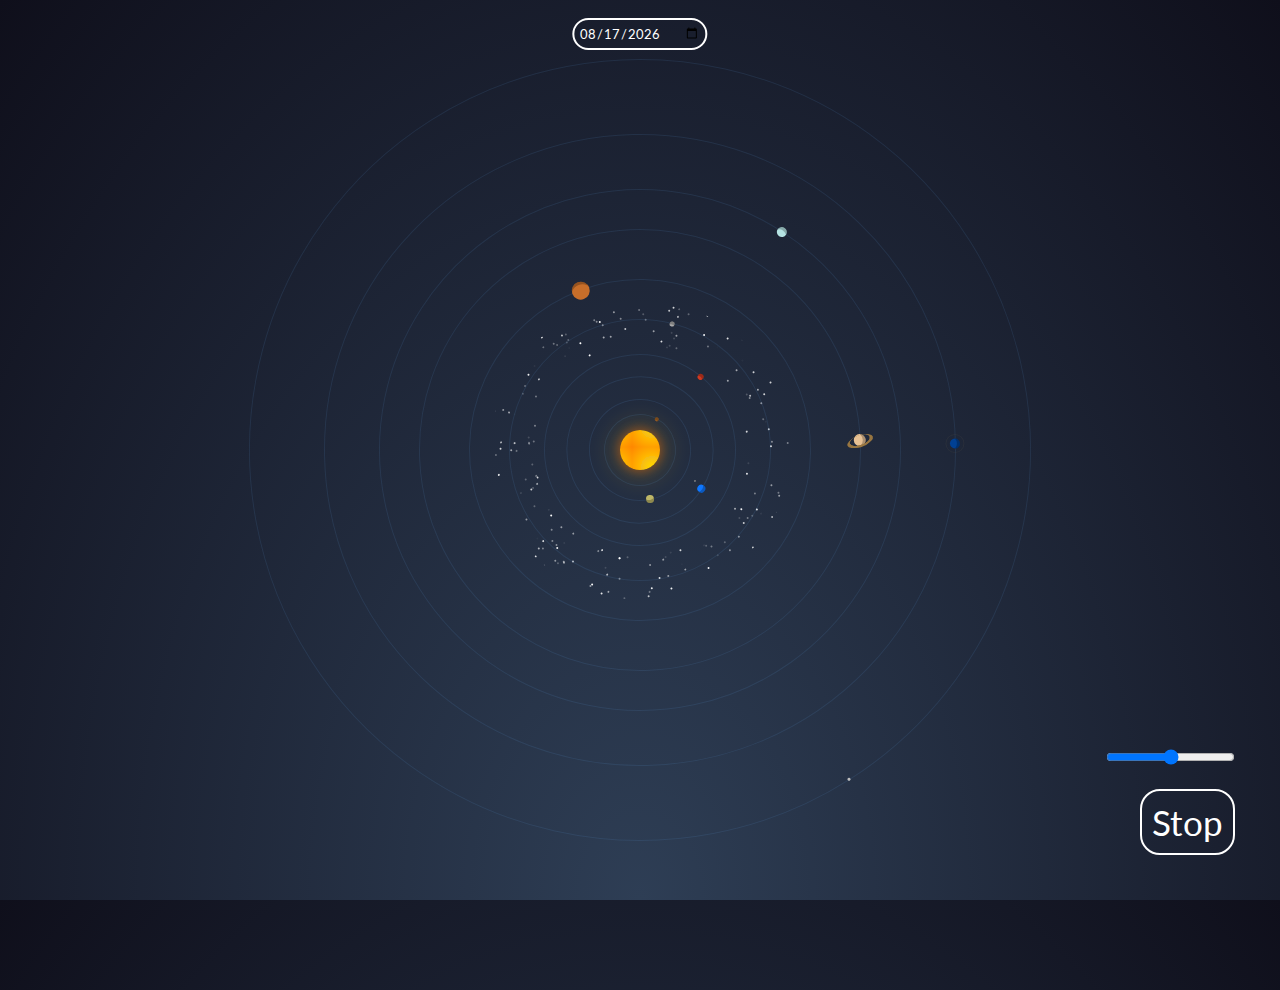
==== commit 6761821e: "Add files via upload" ====
--- a/index.html
+++ b/index.html
@@ -30,6 +30,9 @@
       <div class="startstop">
         <button class="startstopbutton">Stop</button>
       </div>
+      <div class="slider">
+        <input type="range" class="range" min="0" max="60" />
+      </div>
     </div>
   </body>
   <script src="script.js"></script>
--- a/style.css
+++ b/style.css
@@ -682,12 +682,3 @@
   width: 3px;
   background: #ffffff;
 }
-.date {
-  color: white;
-  position: absolute;
-  top: 2%;
-  left: 50%;
-  transform: translate(-50%, 0%);
-  z-index: 999;
-  font-size: 40px;
-}
--- a/additionalstyles.css
+++ b/additionalstyles.css
@@ -40,3 +40,13 @@
   border-radius: 30px;
   padding: 5px;
 }
+.range {
+  position: absolute;
+  bottom: 0;
+  right: 0;
+  margin: 15vh 5vh;
+}
+
+.slider input {
+  background-color: red;
+}
